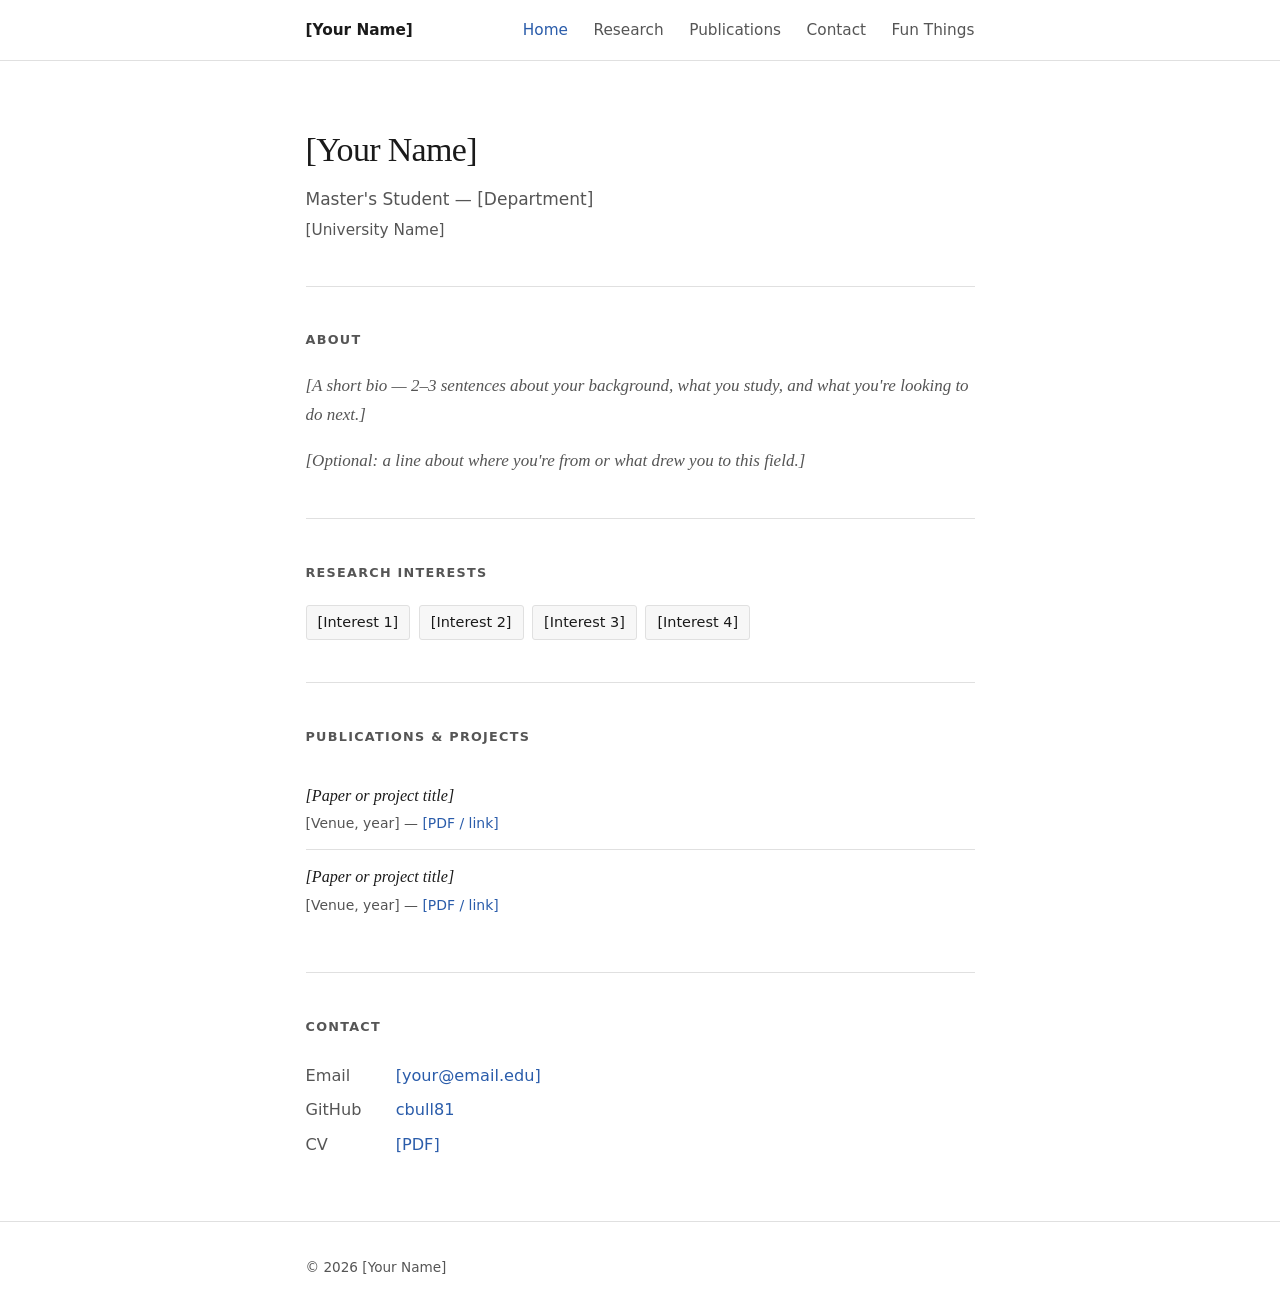
==== index.html @ db2a3223 "Initial academic portfolio scaffold Placeholder structure for personal site: home, research, publica" ====
<!DOCTYPE html>
<html lang="en">
<head>
  <meta charset="UTF-8">
  <meta name="viewport" content="width=device-width, initial-scale=1.0">
  <title>[Your Name]</title>
  <link rel="stylesheet" href="style.css">
</head>
<body>

  <nav>
    <div class="site-wrap">
      <span class="nav-name">[Your Name]</span>
      <ul>
        <li><a href="index.html" class="active">Home</a></li>
        <li><a href="#research">Research</a></li>
        <li><a href="#publications">Publications</a></li>
        <li><a href="#contact">Contact</a></li>
        <li><a href="fun.html">Fun Things</a></li>
      </ul>
    </div>
  </nav>

  <div class="site-wrap">

    <div class="hero">
      <h1>[Your Name]</h1>
      <p class="title">Master's Student &mdash; [Department]</p>
      <p class="institution">[University Name]</p>
    </div>

    <section id="about">
      <h2>About</h2>
      <p class="placeholder">[A short bio — 2–3 sentences about your background, what you study, and what you're looking to do next.]</p>
      <p class="placeholder">[Optional: a line about where you're from or what drew you to this field.]</p>
    </section>

    <section id="research">
      <h2>Research Interests</h2>
      <ul class="interest-list">
        <li>[Interest 1]</li>
        <li>[Interest 2]</li>
        <li>[Interest 3]</li>
        <li>[Interest 4]</li>
      </ul>
    </section>

    <section id="publications">
      <h2>Publications &amp; Projects</h2>
      <ul class="pub-list">
        <li>
          <div class="pub-title">[Paper or project title]</div>
          <div class="pub-meta">[Venue, year] &mdash; <a href="#">[PDF / link]</a></div>
        </li>
        <li>
          <div class="pub-title">[Paper or project title]</div>
          <div class="pub-meta">[Venue, year] &mdash; <a href="#">[PDF / link]</a></div>
        </li>
      </ul>
    </section>

    <section id="contact">
      <h2>Contact</h2>
      <ul class="contact-list">
        <li><span class="label">Email</span> <a href="mailto:[your@email.edu]">[your@email.edu]</a></li>
        <li><span class="label">GitHub</span> <a href="https://github.com/cbull81" target="_blank" rel="noopener">cbull81</a></li>
        <li><span class="label">CV</span> <a href="#">[PDF]</a></li>
      </ul>
    </section>

  </div>

  <footer>
    <div class="site-wrap">
      &copy; 2026 [Your Name]
    </div>
  </footer>

</body>
</html>
---- style.css ----
/* ============================================================
   Academic Portfolio — Global Styles
   ============================================================ */

*, *::before, *::after {
  box-sizing: border-box;
  margin: 0;
  padding: 0;
}

:root {
  --color-bg:        #ffffff;
  --color-text:      #1a1a1a;
  --color-muted:     #555555;
  --color-accent:    #2a5caa;
  --color-border:    #e0e0e0;
  --color-section-bg:#f7f7f7;
  --font-body:       'Georgia', serif;
  --font-ui:         system-ui, -apple-system, sans-serif;
  --max-width:       720px;
}

html {
  font-size: 17px;
  scroll-behavior: smooth;
}

body {
  font-family: var(--font-body);
  color: var(--color-text);
  background: var(--color-bg);
  line-height: 1.7;
}

a {
  color: var(--color-accent);
  text-decoration: none;
}

a:hover {
  text-decoration: underline;
}

/* ---- Layout ---- */

.site-wrap {
  max-width: var(--max-width);
  margin: 0 auto;
  padding: 0 1.5rem;
}

/* ---- Nav ---- */

nav {
  border-bottom: 1px solid var(--color-border);
  padding: 1rem 0;
  font-family: var(--font-ui);
  font-size: 0.9rem;
}

nav .site-wrap {
  display: flex;
  align-items: center;
  justify-content: space-between;
  gap: 1rem;
}

nav .nav-name {
  font-weight: 600;
  color: var(--color-text);
  white-space: nowrap;
}

nav ul {
  list-style: none;
  display: flex;
  gap: 1.5rem;
  flex-wrap: wrap;
}

nav ul li a {
  color: var(--color-muted);
}

nav ul li a:hover,
nav ul li a.active {
  color: var(--color-accent);
  text-decoration: none;
}

/* ---- Hero ---- */

.hero {
  padding: 3.5rem 0 2.5rem;
  border-bottom: 1px solid var(--color-border);
}

.hero h1 {
  font-size: 2rem;
  font-weight: normal;
  letter-spacing: -0.02em;
  margin-bottom: 0.4rem;
}

.hero .title {
  font-family: var(--font-ui);
  font-size: 1rem;
  color: var(--color-muted);
  margin-bottom: 0.2rem;
}

.hero .institution {
  font-family: var(--font-ui);
  font-size: 0.9rem;
  color: var(--color-muted);
}

/* ---- Sections ---- */

section {
  padding: 2.5rem 0;
  border-bottom: 1px solid var(--color-border);
}

section:last-of-type {
  border-bottom: none;
}

section h2 {
  font-family: var(--font-ui);
  font-size: 0.75rem;
  font-weight: 600;
  letter-spacing: 0.1em;
  text-transform: uppercase;
  color: var(--color-muted);
  margin-bottom: 1.25rem;
}

section p {
  margin-bottom: 1rem;
  color: var(--color-text);
}

section p:last-child {
  margin-bottom: 0;
}

/* ---- Placeholder text ---- */

.placeholder {
  color: var(--color-muted);
  font-style: italic;
}

/* ---- Research interests ---- */

.interest-list {
  list-style: none;
  display: flex;
  flex-wrap: wrap;
  gap: 0.5rem;
  padding: 0;
}

.interest-list li {
  font-family: var(--font-ui);
  font-size: 0.85rem;
  background: var(--color-section-bg);
  border: 1px solid var(--color-border);
  border-radius: 3px;
  padding: 0.25rem 0.65rem;
  color: var(--color-text);
}

/* ---- Publications ---- */

.pub-list {
  list-style: none;
}

.pub-list li {
  padding: 0.75rem 0;
  border-bottom: 1px solid var(--color-border);
  font-size: 0.95rem;
}

.pub-list li:last-child {
  border-bottom: none;
}

.pub-list .pub-title {
  font-style: italic;
}

.pub-list .pub-meta {
  font-family: var(--font-ui);
  font-size: 0.82rem;
  color: var(--color-muted);
  margin-top: 0.2rem;
}

/* ---- Contact ---- */

.contact-list {
  list-style: none;
  font-family: var(--font-ui);
  font-size: 0.95rem;
}

.contact-list li {
  padding: 0.2rem 0;
}

.contact-list .label {
  color: var(--color-muted);
  display: inline-block;
  width: 5rem;
}

/* ---- Fun Things page ---- */

.fun-grid {
  display: grid;
  gap: 1.25rem;
}

.fun-card {
  border: 1px solid var(--color-border);
  border-radius: 4px;
  padding: 1.25rem 1.5rem;
}

.fun-card h3 {
  font-family: var(--font-ui);
  font-size: 1rem;
  margin-bottom: 0.4rem;
}

.fun-card p {
  font-size: 0.92rem;
  color: var(--color-muted);
  margin-bottom: 0.75rem;
}

.fun-card a.card-link {
  font-family: var(--font-ui);
  font-size: 0.85rem;
  font-weight: 500;
}

/* ---- Footer ---- */

footer {
  padding: 2rem 0;
  font-family: var(--font-ui);
  font-size: 0.8rem;
  color: var(--color-muted);
  border-top: 1px solid var(--color-border);
  margin-top: 1rem;
}
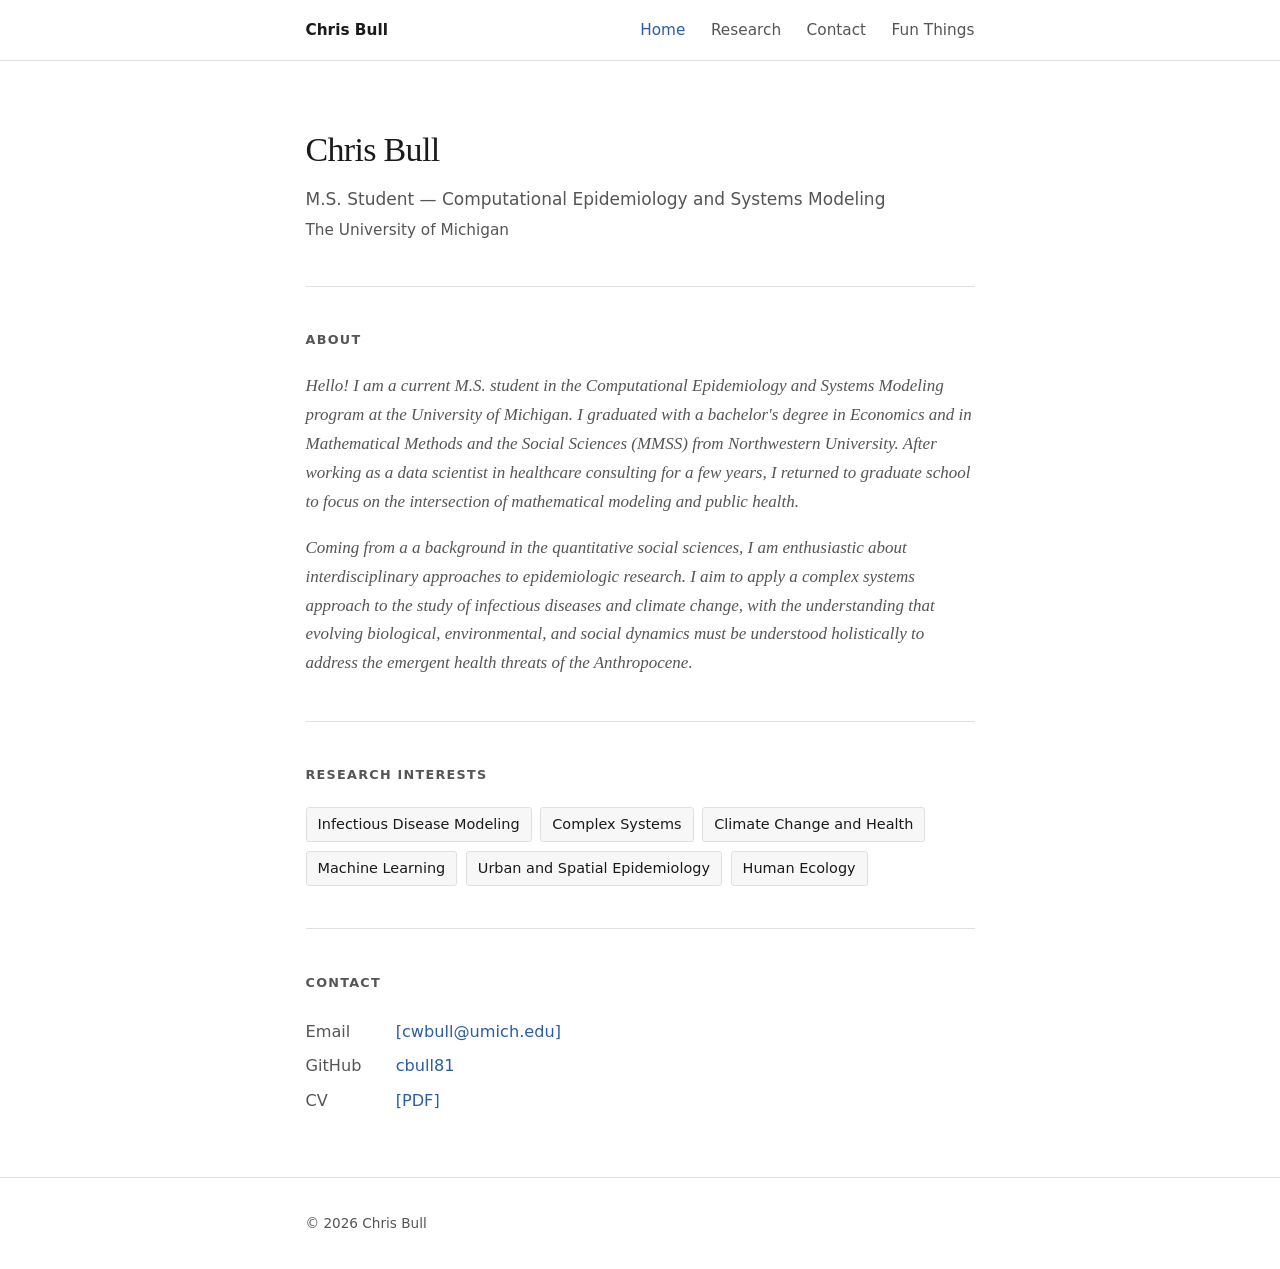
==== commit d9f409e4: "Added info" ====
--- a/index.html
+++ b/index.html
@@ -3,18 +3,17 @@
 <head>
   <meta charset="UTF-8">
   <meta name="viewport" content="width=device-width, initial-scale=1.0">
-  <title>[Your Name]</title>
+  <title>Chris Bull</title>
   <link rel="stylesheet" href="style.css">
 </head>
 <body>
 
   <nav>
     <div class="site-wrap">
-      <span class="nav-name">[Your Name]</span>
+      <span class="nav-name">Chris Bull</span>
       <ul>
         <li><a href="index.html" class="active">Home</a></li>
         <li><a href="#research">Research</a></li>
-        <li><a href="#publications">Publications</a></li>
         <li><a href="#contact">Contact</a></li>
         <li><a href="fun.html">Fun Things</a></li>
       </ul>
@@ -24,45 +23,33 @@
   <div class="site-wrap">
 
     <div class="hero">
-      <h1>[Your Name]</h1>
-      <p class="title">Master's Student &mdash; [Department]</p>
-      <p class="institution">[University Name]</p>
+      <h1>Chris Bull</h1>
+      <p class="title">M.S. Student &mdash; Computational Epidemiology and Systems Modeling</p>
+      <p class="institution">The University of Michigan</p>
     </div>
 
     <section id="about">
       <h2>About</h2>
-      <p class="placeholder">[A short bio — 2–3 sentences about your background, what you study, and what you're looking to do next.]</p>
-      <p class="placeholder">[Optional: a line about where you're from or what drew you to this field.]</p>
+      <p class="placeholder">Hello! I am a current M.S. student in the Computational Epidemiology and Systems Modeling program at the University of Michigan. I graduated with a bachelor's degree in Economics and in Mathematical Methods and the Social Sciences (MMSS) from Northwestern University. After working as a data scientist in healthcare consulting for a few years, I returned to graduate school to focus on the intersection of mathematical modeling and public health.</p>
+      <p class="placeholder">Coming from a a background in the quantitative social sciences, I am enthusiastic about interdisciplinary approaches to epidemiologic research. I aim to apply a complex systems approach to the study of infectious diseases and climate change, with the understanding that evolving biological, environmental, and social dynamics must be understood holistically to address the emergent health threats of the Anthropocene.</p>
     </section>
 
     <section id="research">
       <h2>Research Interests</h2>
       <ul class="interest-list">
-        <li>[Interest 1]</li>
-        <li>[Interest 2]</li>
-        <li>[Interest 3]</li>
-        <li>[Interest 4]</li>
-      </ul>
-    </section>
-
-    <section id="publications">
-      <h2>Publications &amp; Projects</h2>
-      <ul class="pub-list">
-        <li>
-          <div class="pub-title">[Paper or project title]</div>
-          <div class="pub-meta">[Venue, year] &mdash; <a href="#">[PDF / link]</a></div>
-        </li>
-        <li>
-          <div class="pub-title">[Paper or project title]</div>
-          <div class="pub-meta">[Venue, year] &mdash; <a href="#">[PDF / link]</a></div>
-        </li>
+        <li>Infectious Disease Modeling</li>
+        <li>Complex Systems</li>
+        <li>Climate Change and Health</li>
+        <li>Machine Learning</li>
+        <li>Urban and Spatial Epidemiology</li>
+        <li>Human Ecology</li>
       </ul>
     </section>
 
     <section id="contact">
       <h2>Contact</h2>
       <ul class="contact-list">
-        <li><span class="label">Email</span> <a href="mailto:[your@email.edu]">[your@email.edu]</a></li>
+        <li><span class="label">Email</span> <a href="mailto:[cwbull@umich.edu]">[cwbull@umich.edu]</a></li>
         <li><span class="label">GitHub</span> <a href="https://github.com/cbull81" target="_blank" rel="noopener">cbull81</a></li>
         <li><span class="label">CV</span> <a href="#">[PDF]</a></li>
       </ul>
@@ -72,7 +59,7 @@
 
   <footer>
     <div class="site-wrap">
-      &copy; 2026 [Your Name]
+      &copy; 2026 Chris Bull
     </div>
   </footer>
 
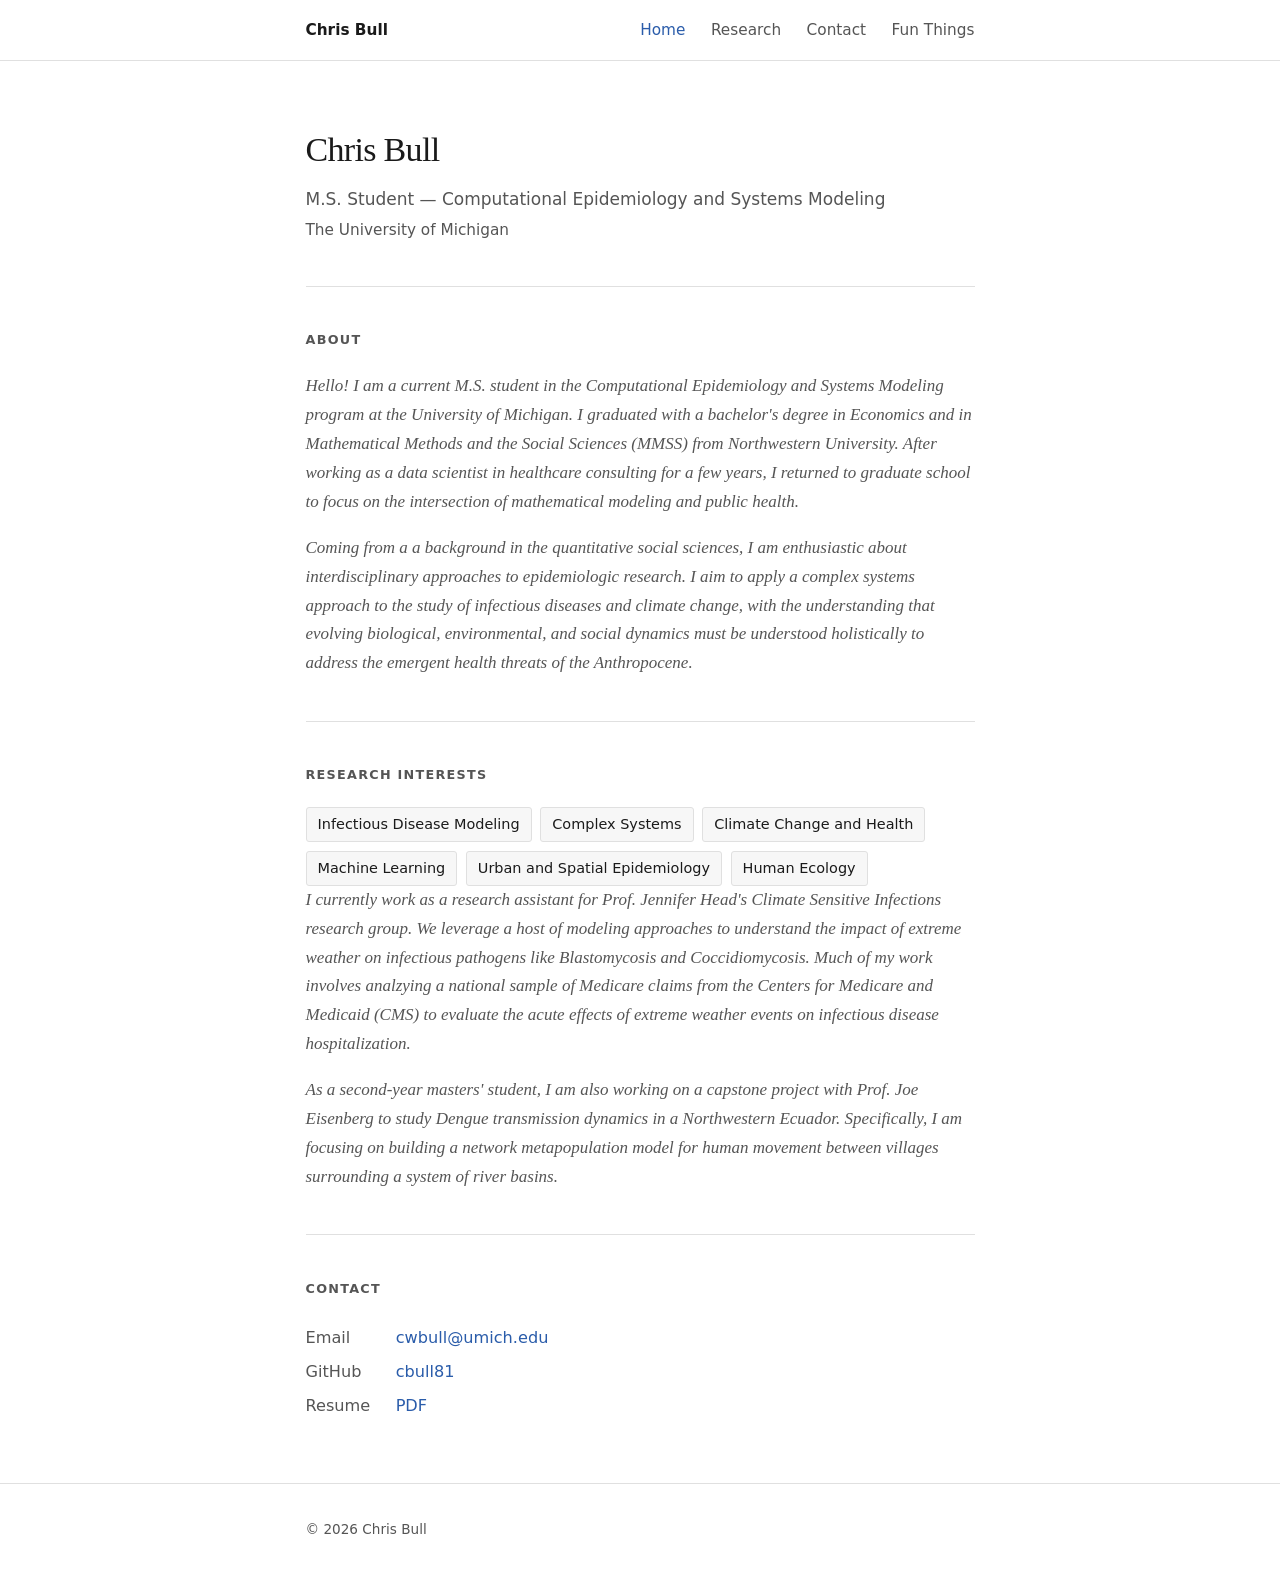
==== commit 0060ef31: "more info added" ====
--- a/index.html
+++ b/index.html
@@ -44,14 +44,20 @@
         <li>Urban and Spatial Epidemiology</li>
         <li>Human Ecology</li>
       </ul>
+      <p class="placeholder">I currently work as a research assistant for Prof. Jennifer Head's Climate Sensitive Infections research group. 
+        We leverage a host of modeling approaches to understand the impact of extreme weather on infectious pathogens like Blastomycosis and Coccidiomycosis.
+        Much of my work involves analzying a national sample of Medicare claims from the Centers for Medicare and Medicaid (CMS) to evaluate the acute effects of 
+        extreme weather events on infectious disease hospitalization.</p>
+        <p class="placeholder">As a second-year masters' student, I am also working on a capstone project with Prof. Joe Eisenberg to study Dengue transmission dynamics
+          in a Northwestern Ecuador. Specifically, I am focusing on building a network metapopulation model for human movement between villages surrounding a system of river basins.</p>
     </section>
 
     <section id="contact">
       <h2>Contact</h2>
       <ul class="contact-list">
-        <li><span class="label">Email</span> <a href="mailto:[cwbull@umich.edu]">[cwbull@umich.edu]</a></li>
+        <li><span class="label">Email</span> <a href="mailto:cwbull@umich.edu">cwbull@umich.edu</a></li>
         <li><span class="label">GitHub</span> <a href="https://github.com/cbull81" target="_blank" rel="noopener">cbull81</a></li>
-        <li><span class="label">CV</span> <a href="#">[PDF]</a></li>
+        <li><span class="label">Resume</span> <a href="resume.pdf" target="_blank" rel="noopener">PDF</a></li>
       </ul>
     </section>
 
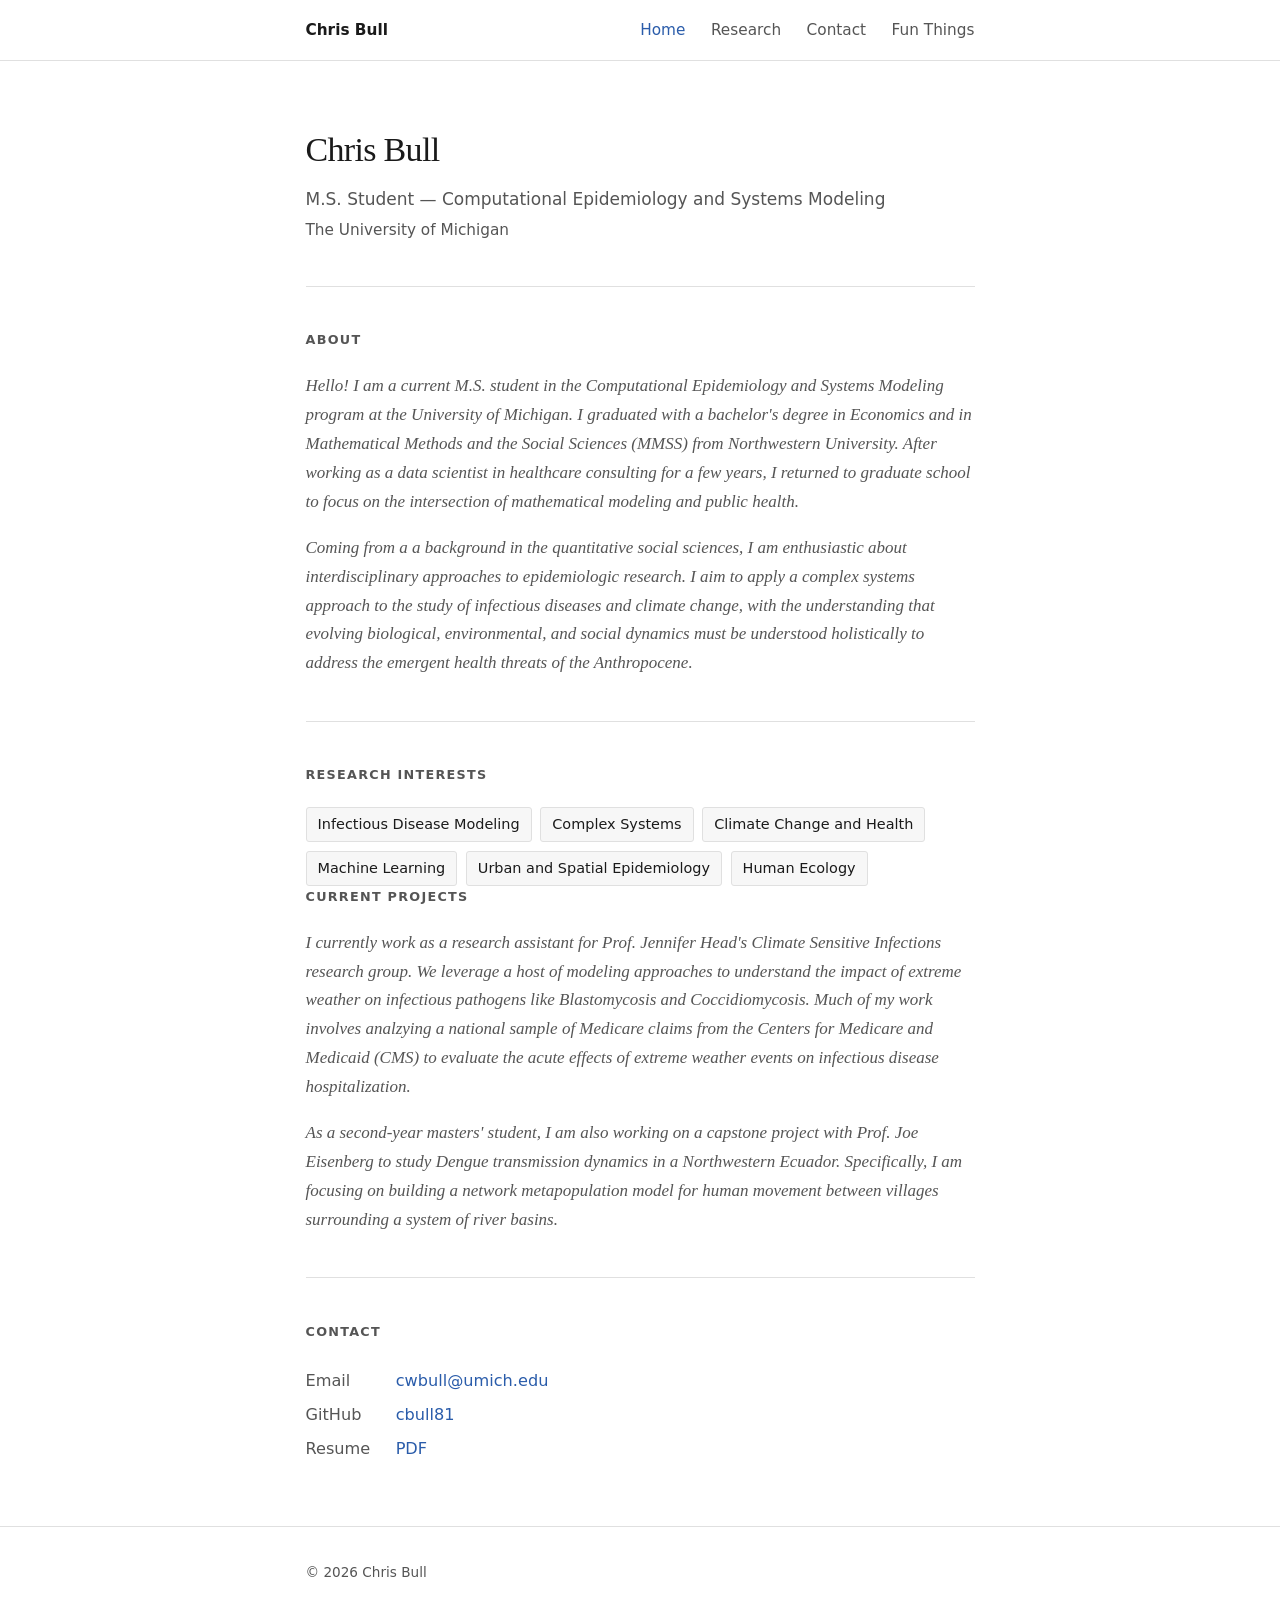
==== commit 2439d819: "fixed margins" ====
--- a/index.html
+++ b/index.html
@@ -44,12 +44,13 @@
         <li>Urban and Spatial Epidemiology</li>
         <li>Human Ecology</li>
       </ul>
+
+      <h2>Current Projects</h2>
       <p class="placeholder">I currently work as a research assistant for Prof. Jennifer Head's Climate Sensitive Infections research group. 
         We leverage a host of modeling approaches to understand the impact of extreme weather on infectious pathogens like Blastomycosis and Coccidiomycosis.
         Much of my work involves analzying a national sample of Medicare claims from the Centers for Medicare and Medicaid (CMS) to evaluate the acute effects of 
         extreme weather events on infectious disease hospitalization.</p>
-        <p class="placeholder">As a second-year masters' student, I am also working on a capstone project with Prof. Joe Eisenberg to study Dengue transmission dynamics
-          in a Northwestern Ecuador. Specifically, I am focusing on building a network metapopulation model for human movement between villages surrounding a system of river basins.</p>
+      <p class="placeholder">As a second-year masters' student, I am also working on a capstone project with Prof. Joe Eisenberg to study Dengue transmission dynamics in a Northwestern Ecuador. Specifically, I am focusing on building a network metapopulation model for human movement between villages surrounding a system of river basins.</p>
     </section>
 
     <section id="contact">
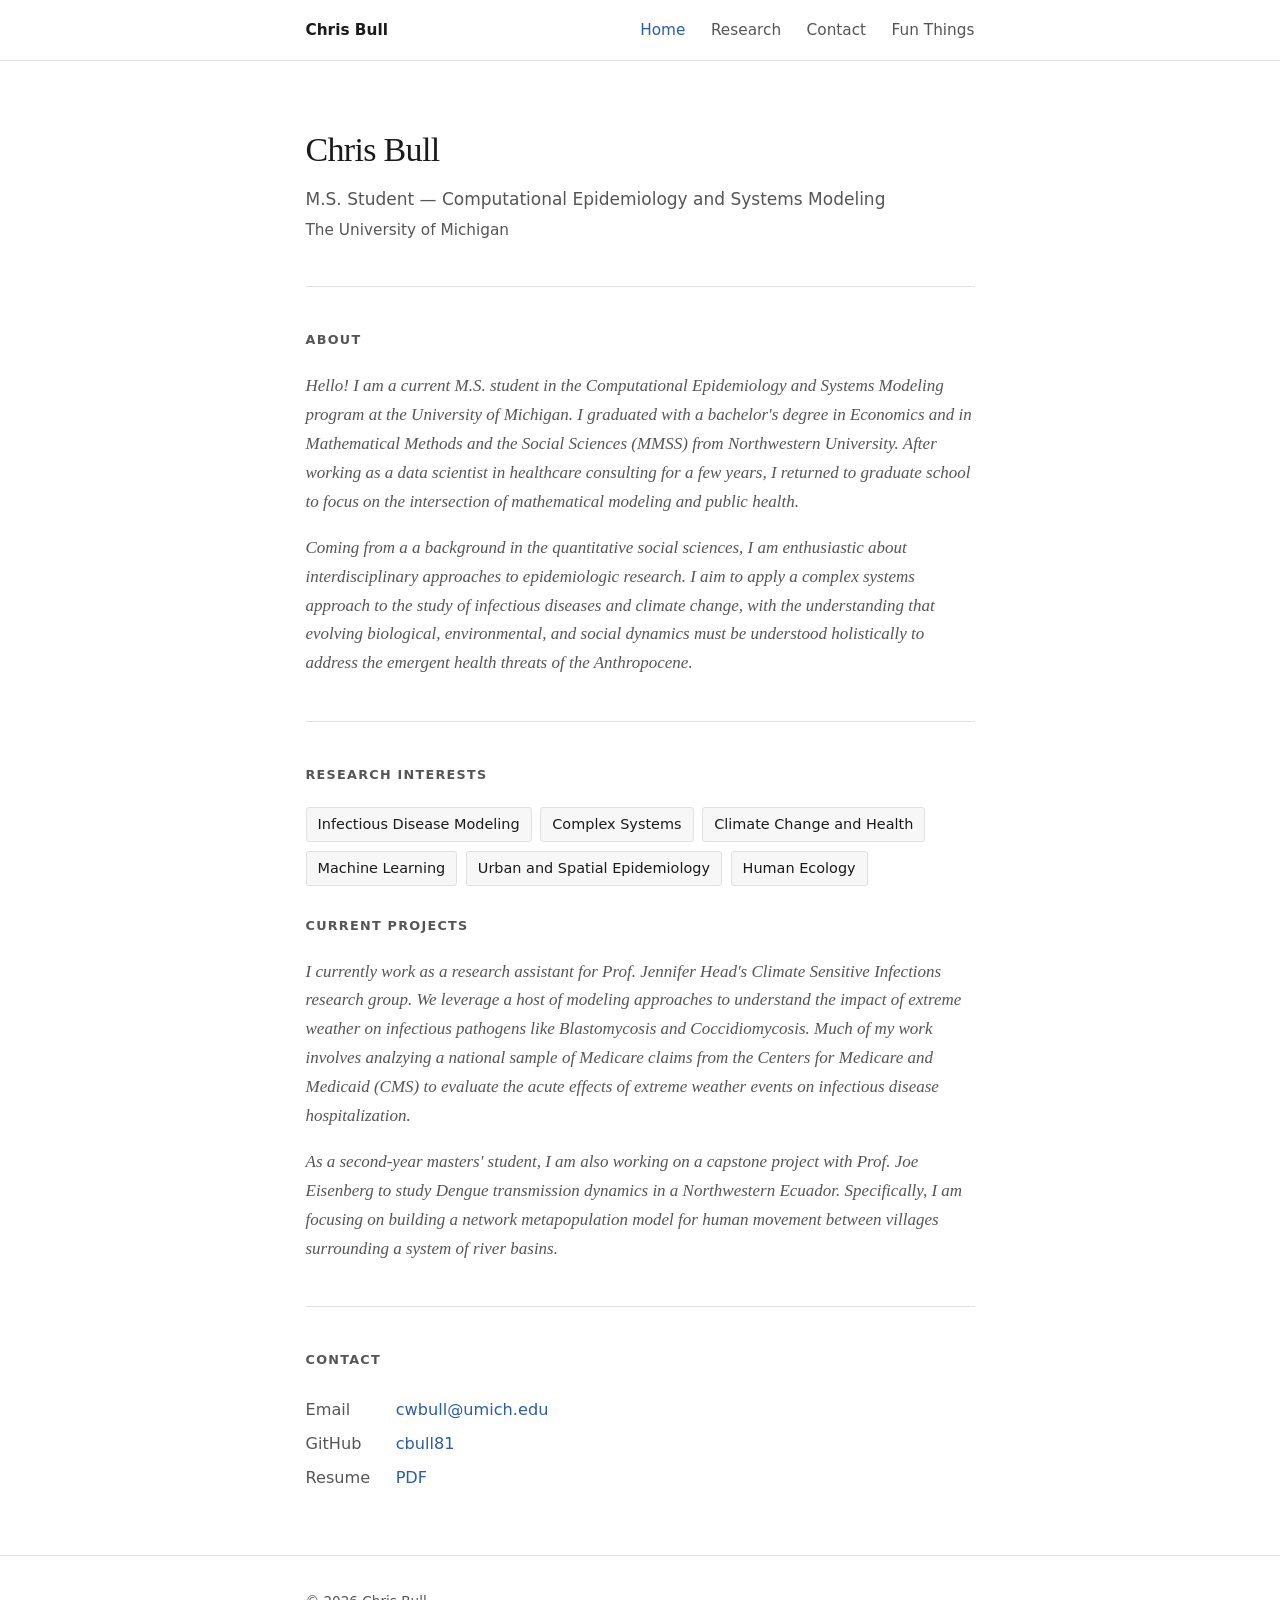
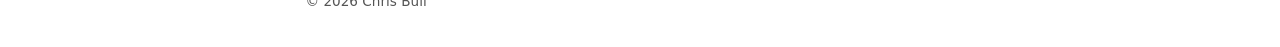
==== commit e6a3bc66: "line break" ====
--- a/index.html
+++ b/index.html
@@ -45,6 +45,8 @@
         <li>Human Ecology</li>
       </ul>
 
+      <br>
+
       <h2>Current Projects</h2>
       <p class="placeholder">I currently work as a research assistant for Prof. Jennifer Head's Climate Sensitive Infections research group. 
         We leverage a host of modeling approaches to understand the impact of extreme weather on infectious pathogens like Blastomycosis and Coccidiomycosis.
--- a/style.css
+++ b/style.css
@@ -15,7 +15,7 @@
   --color-accent:    #2a5caa;
   --color-border:    #e0e0e0;
   --color-section-bg:#f7f7f7;
-  --font-body:       'Georgia', serif;
+  --font-body:       'Didot', serif;
   --font-ui:         system-ui, -apple-system, sans-serif;
   --max-width:       720px;
 }
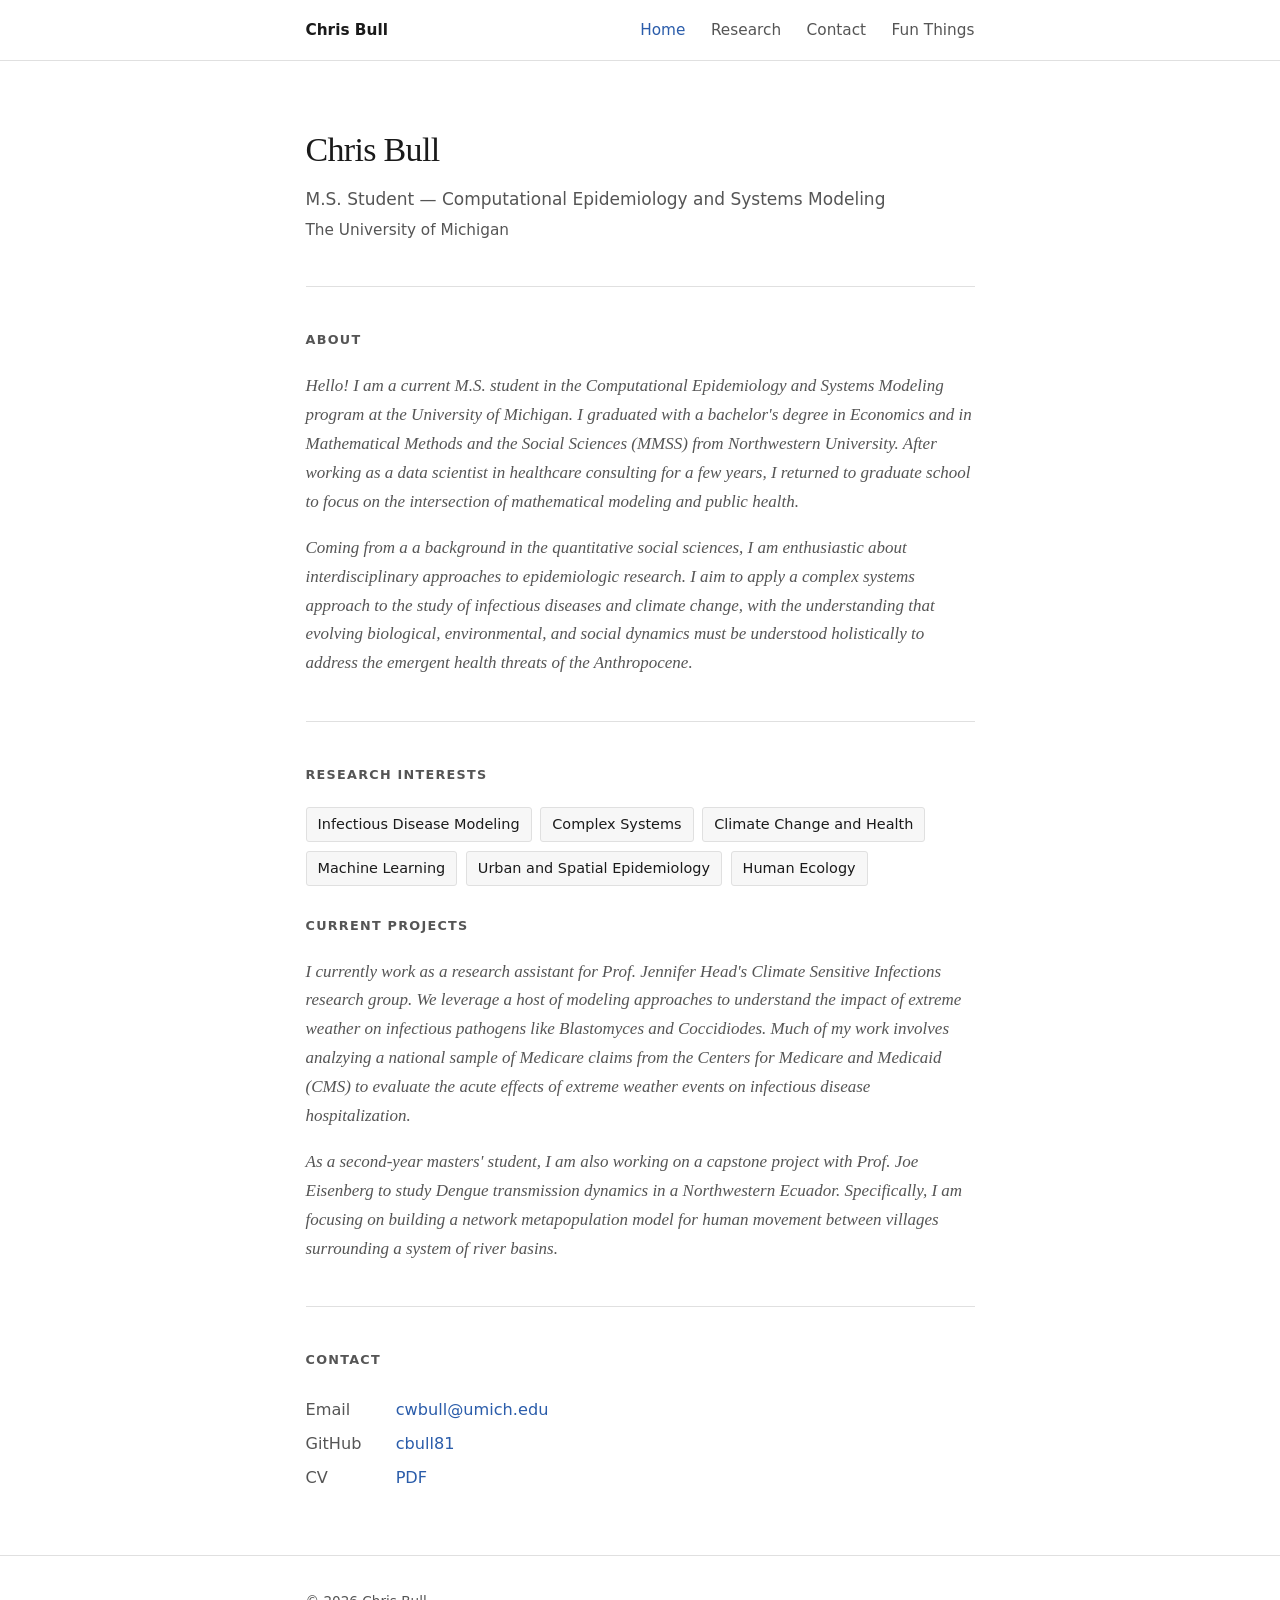
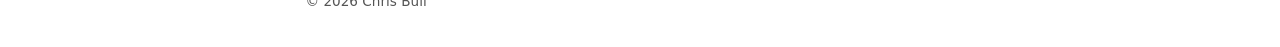
==== commit 6eee0938: "Updated CV and some wording" ====
--- a/index.html
+++ b/index.html
@@ -49,7 +49,7 @@
 
       <h2>Current Projects</h2>
       <p class="placeholder">I currently work as a research assistant for Prof. Jennifer Head's Climate Sensitive Infections research group. 
-        We leverage a host of modeling approaches to understand the impact of extreme weather on infectious pathogens like Blastomycosis and Coccidiomycosis.
+        We leverage a host of modeling approaches to understand the impact of extreme weather on infectious pathogens like Blastomyces and Coccidiodes.
         Much of my work involves analzying a national sample of Medicare claims from the Centers for Medicare and Medicaid (CMS) to evaluate the acute effects of 
         extreme weather events on infectious disease hospitalization.</p>
       <p class="placeholder">As a second-year masters' student, I am also working on a capstone project with Prof. Joe Eisenberg to study Dengue transmission dynamics in a Northwestern Ecuador. Specifically, I am focusing on building a network metapopulation model for human movement between villages surrounding a system of river basins.</p>
@@ -60,7 +60,7 @@
       <ul class="contact-list">
         <li><span class="label">Email</span> <a href="mailto:cwbull@umich.edu">cwbull@umich.edu</a></li>
         <li><span class="label">GitHub</span> <a href="https://github.com/cbull81" target="_blank" rel="noopener">cbull81</a></li>
-        <li><span class="label">Resume</span> <a href="resume.pdf" target="_blank" rel="noopener">PDF</a></li>
+        <li><span class="label">CV</span> <a href="CV_May_2026.pdf" target="_blank" rel="noopener">PDF</a></li>
       </ul>
     </section>
 
--- a/style.css
+++ b/style.css
@@ -15,7 +15,7 @@
   --color-accent:    #2a5caa;
   --color-border:    #e0e0e0;
   --color-section-bg:#f7f7f7;
-  --font-body:       'Didot', serif;
+  --font-body:       'Georgia', serif;
   --font-ui:         system-ui, -apple-system, sans-serif;
   --max-width:       720px;
 }
